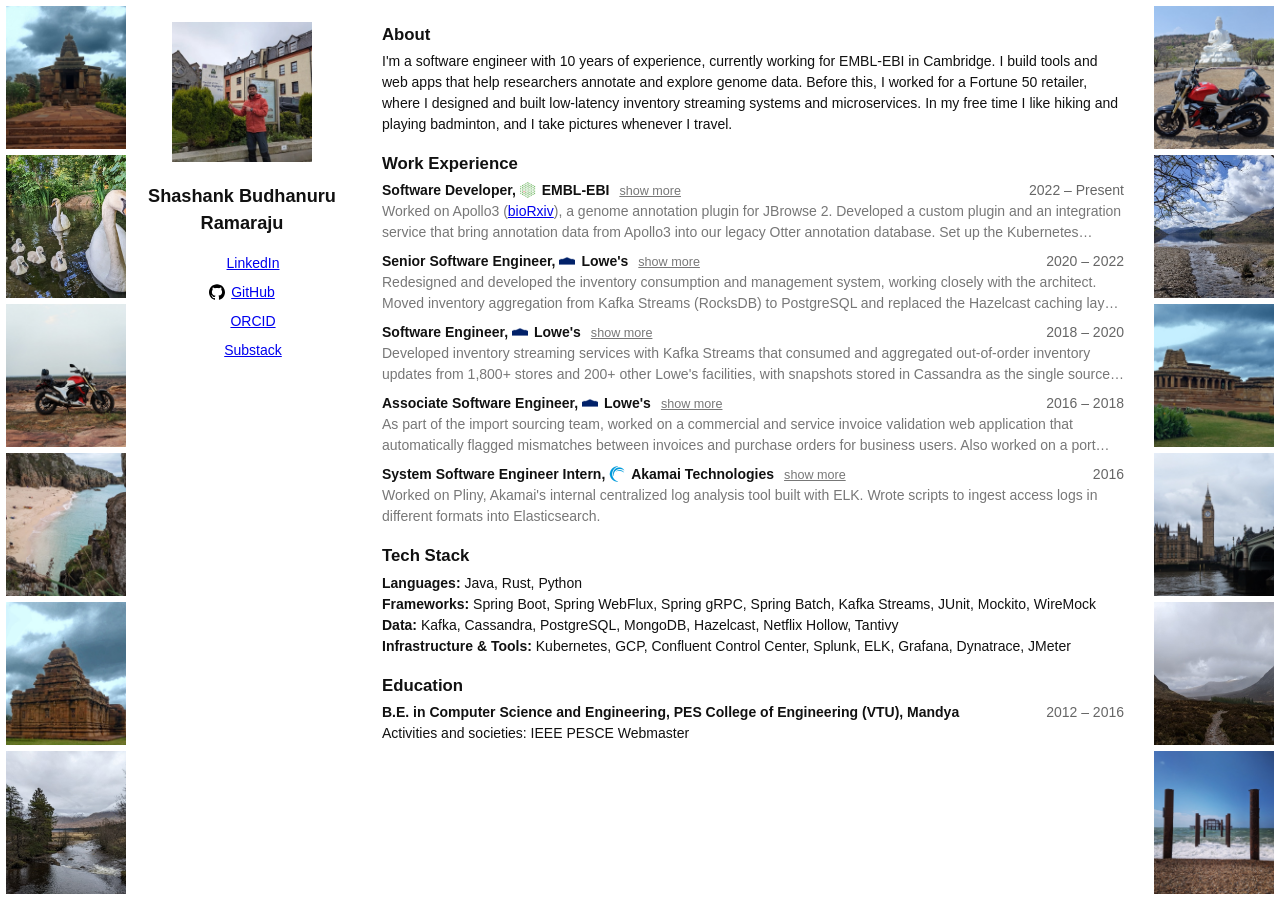
==== index.html @ 98228390 "personal site" ====
<!DOCTYPE html>
<html lang="en">
<head>
  <meta charset="utf-8">
  <meta name="viewport" content="width=device-width, initial-scale=1">
  <title>Shashank Budhanuru Ramaraju</title>
  <meta name="description" content="Personal site of Shashank Budhanuru Ramaraju.">
  <link rel="stylesheet" href="style.css">
</head>
<body>

  <div class="pictures">
    <img src="images/p2.jpg" alt="">
    <img src="images/p16.jpg" alt="">
    <img src="images/p15.jpg" alt="">
    <img src="images/p20.jpg" alt="">
    <img src="images/p12.jpg" alt="">
    <img src="images/p5.jpg" alt="">
  </div>

  <aside class="sidebar">
    <img src="images/pp.jpg" alt="Shashank Budhanuru Ramaraju">
    <h1>Shashank Budhanuru Ramaraju</h1>

    <nav>
      <a href="https://www.linkedin.com/in/shashank-b-r-0737689b/"><img src="images/icons/linkedin.svg" alt="">LinkedIn</a>
      <a href="https://github.com/shashankbrgowda"><img src="images/icons/github.svg" alt="">GitHub</a>
      <a href="https://orcid.org/0000-0001-8907-5313"><img src="images/icons/orcid.svg" alt="">ORCID</a>
      <a href="https://shashankbrgowda.substack.com/"><img src="images/icons/substack.svg" alt="">Substack</a>
    </nav>
  </aside>

  <main class="content">
    <h2>About</h2>
    <p>
      I'm a software engineer with 10 years of experience, currently working
      for EMBL-EBI in Cambridge. I build tools and web apps that help
      researchers annotate and explore genome data. Before this, I worked for
      a Fortune 50 retailer, where I designed and built low-latency inventory
      streaming systems and microservices. In my free time I like hiking and
      playing badminton, and I take pictures whenever I travel.
    </p>

    <h2>Work Experience</h2>
    <ul>
      <li class="job">
        <strong>Software Developer, <img src="images/icons/ebi.png" alt="">EMBL-EBI</strong>
        <span>2022 &ndash; Present</span>
        <p>
          Worked on Apollo3
          (<a href="https://www.biorxiv.org/content/10.64898/2026.06.08.730970v2">bioRxiv</a>),
          a genome annotation plugin for JBrowse 2. Developed a custom plugin
          and an integration service that bring annotation data from Apollo3
          into our legacy Otter annotation database. Set up the Kubernetes
          environment and handled deployments of Apollo3 and the integration
          service for the Havana team. As part of the Ensembl team, worked on
          various features of the new
          <a href="https://www.ensembl.org/">Ensembl</a> website, and set up
          monitoring and alerting for its backend services using Prometheus and
          Grafana.
        </p>
      </li>
      <li class="job">
        <strong>Senior Software Engineer, <img src="images/icons/lowes.png" alt="">Lowe's</strong>
        <span>2020 &ndash; 2022</span>
        <p>
          Redesigned and developed the inventory consumption and management
          system, working closely with the architect. Moved inventory
          aggregation from Kafka Streams (RocksDB) to PostgreSQL and replaced
          the Hazelcast caching layer with Netflix Hollow. Developed the
          inventory reservation microservice and a low-latency inventory
          picture microservice on the new caching layer, handling ~15k requests
          per second with a p99 latency of ~10 ms. Provided on-call support and
          took part in war rooms during peak sales events.
        </p>
      </li>
      <li class="job">
        <strong>Software Engineer, <img src="images/icons/lowes.png" alt="">Lowe's</strong>
        <span>2018 &ndash; 2020</span>
        <p>
          Developed inventory streaming services with Kafka Streams that
          consumed and aggregated out-of-order inventory updates from 1,800+
          stores and 200+ other Lowe's facilities, with snapshots stored in
          Cassandra as the single source of truth across omnichannel platforms.
          At peak, during nightly batch updates, these services handled
          20k&ndash;40k events per second. Also worked on features in the
          inventory pickup microservice and the Hazelcast caching service.<br>
          Worked with the performance engineering team to load-test the
          inventory services and tuned them to improve performance. Provided
          on-call support and took part in war rooms during peak sales events.
        </p>
      </li>
      <li class="job">
        <strong>Associate Software Engineer, <img src="images/icons/lowes.png" alt="">Lowe's</strong>
        <span>2016 &ndash; 2018</span>
        <p>
          As part of the import sourcing team, worked on a commercial and
          service invoice validation web application that automatically flagged
          mismatches between invoices and purchase orders for business users.
          Also worked on a port allocation web application that let business
          users route shipping containers to different Lowe's facilities based
          on demand.
        </p>
      </li>
      <li class="job">
        <strong>System Software Engineer Intern, <img src="images/icons/akamai.png" alt="">Akamai Technologies</strong>
        <span>2016</span>
        <p>
          Worked on Pliny, Akamai's internal centralized log analysis tool
          built with ELK. Wrote scripts to ingest access logs in different
          formats into Elasticsearch.
        </p>
      </li>
    </ul>

    <h2>Tech Stack</h2>
    <p>
      <strong>Languages:</strong> Java, Rust, Python<br>
      <strong>Frameworks:</strong> Spring Boot, Spring WebFlux, Spring gRPC, Spring Batch, Kafka Streams, JUnit, Mockito, WireMock<br>
      <strong>Data:</strong> Kafka, Cassandra, PostgreSQL, MongoDB, Hazelcast, Netflix Hollow, Tantivy<br>
      <strong>Infrastructure &amp; Tools:</strong> Kubernetes, GCP, Confluent Control Center, Splunk, ELK, Grafana, Dynatrace, JMeter
    </p>

    <h2>Education</h2>
    <ul>
      <li>
        <strong>B.E. in Computer Science and Engineering, PES College of Engineering (VTU), Mandya</strong>
        <span>2012 &ndash; 2016</span>
        <p>Activities and societies: IEEE PESCE Webmaster</p>
      </li>
    </ul>
  </main>

  <div class="pictures">
    <img src="images/p3.jpg" alt="">
    <img src="images/p4.jpg" alt="">
    <img src="images/p8.jpg" alt="">
    <img src="images/p14.jpg" alt="">
    <img src="images/p6.jpg" alt="">
    <img src="images/p18.jpg" alt="">
  </div>

  <script>
    document.querySelectorAll('.job').forEach(function (job) {
      job.addEventListener('click', function (event) {
        if (job.classList.contains('open') && event.target.closest('p')) {
          return;
        }
        job.classList.toggle('open');
      });
    });
  </script>

</body>
</html>
---- style.css ----
body {
  margin: 0;
  padding: 6px;
  box-sizing: border-box;
  height: 100vh;
  display: grid;
  grid-template-columns: 120px 220px 1fr 120px;
  gap: 6px;
  font-family: -apple-system, "Segoe UI", Helvetica, Arial, sans-serif;
  font-size: 14px;
  line-height: 1.5;
  color: #111;
}

.sidebar {
  padding: 16px 12px;
  text-align: center;
  overflow-y: auto;
}

.sidebar img {
  width: 140px;
  height: 140px;
  object-fit: cover;
}

.sidebar h1 {
  font-size: 1.3em;
}

.sidebar nav {
  display: flex;
  flex-direction: column;
  align-items: center;
  gap: 8px;
}

.sidebar a img,
.job img {
  width: 16px;
  height: 16px;
  margin-right: 6px;
  vertical-align: -3px;
}

.content {
  padding: 16px 24px;
  overflow-y: auto;
}

.content h2 {
  margin: 16px 0 4px;
  font-size: 1.2em;
}

.content h2:first-child {
  margin-top: 0;
}

.content p {
  margin: 0 0 8px;
}

.content ul {
  margin: 0;
  padding: 0;
  list-style: none;
}

.content li {
  margin-bottom: 6px;
}

.content li span {
  float: right;
  color: #666;
}

.job {
  cursor: pointer;
}

.job strong,
.job:not(.open) p {
  -webkit-user-select: none;
  user-select: none;
}

.job.open p {
  cursor: auto;
}

.job:not(.open) p {
  color: #777;
  overflow: hidden;
  display: -webkit-box;
  -webkit-box-orient: vertical;
  -webkit-line-clamp: 2;
}

.job:not(.open) p br {
  display: none;
}

.job strong::after {
  content: "show more";
  margin-left: 10px;
  font-size: 0.9em;
  font-weight: normal;
  text-decoration: underline;
  color: #777;
}

.job.open strong::after {
  content: "show less";
}

.pictures {
  display: flex;
  flex-direction: column;
  gap: 6px;
  min-height: 0;
}

.pictures img {
  flex: 1;
  min-height: 0;
  object-fit: cover;
}

@media (max-width: 900px) {
  body {
    display: block;
    height: auto;
  }

  .pictures {
    flex-direction: row;
    height: 80px;
    margin: 6px 0;
  }

  .pictures img {
    min-width: 0;
  }
}
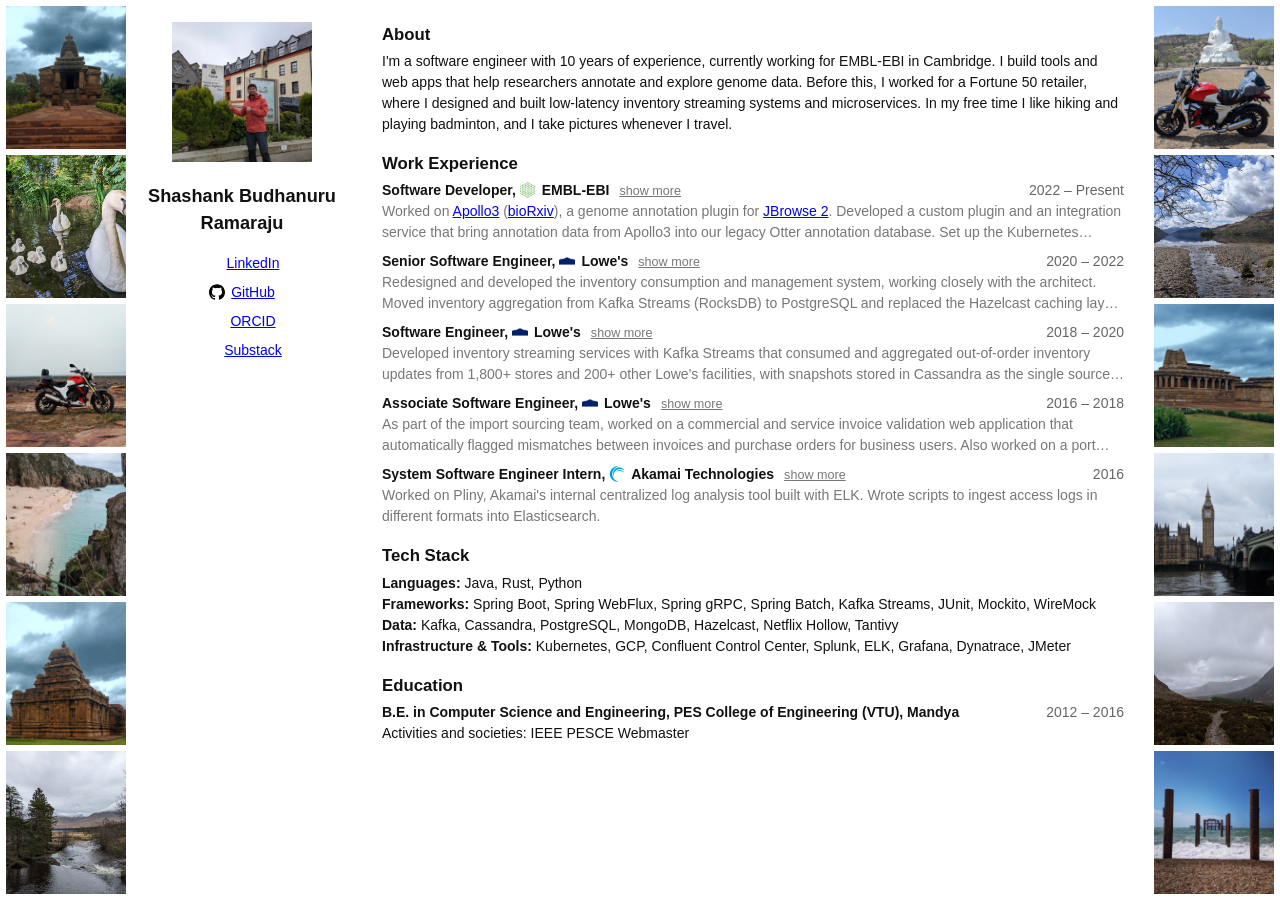
==== commit 11ea8bfd: "add links" ====
--- a/index.html
+++ b/index.html
@@ -47,9 +47,11 @@
         <strong>Software Developer, <img src="images/icons/ebi.png" alt="">EMBL-EBI</strong>
         <span>2022 &ndash; Present</span>
         <p>
-          Worked on Apollo3
+          Worked on <a href="https://github.com/GMOD/Apollo3">Apollo3</a>
           (<a href="https://www.biorxiv.org/content/10.64898/2026.06.08.730970v2">bioRxiv</a>),
-          a genome annotation plugin for JBrowse 2. Developed a custom plugin
+          a genome annotation plugin for
+          <a href="https://github.com/GMOD/jbrowse-components">JBrowse 2</a>.
+          Developed a custom plugin
           and an integration service that bring annotation data from Apollo3
           into our legacy Otter annotation database. Set up the Kubernetes
           environment and handled deployments of Apollo3 and the integration
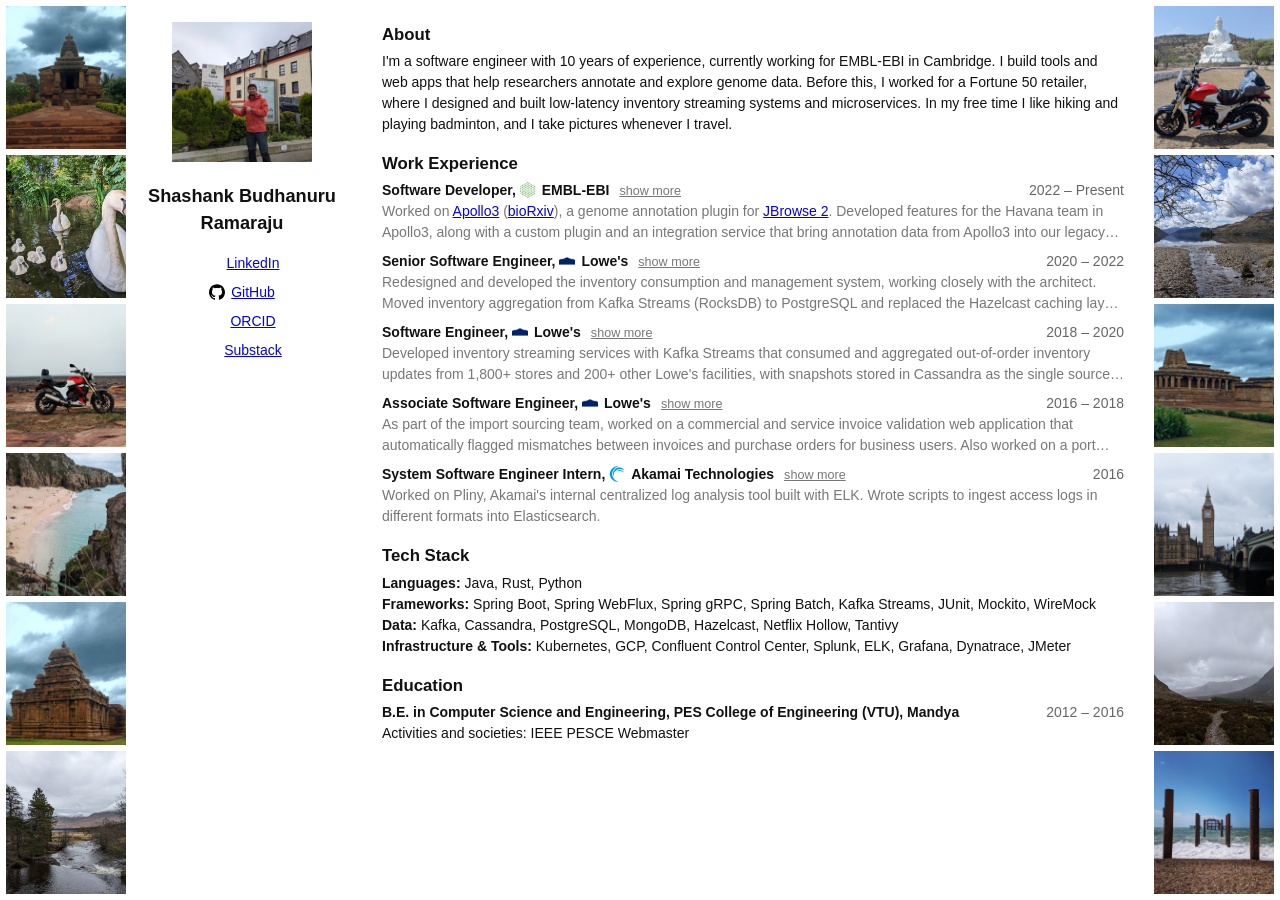
==== commit b56d76a2: "small update" ====
--- a/index.html
+++ b/index.html
@@ -23,10 +23,10 @@
     <h1>Shashank Budhanuru Ramaraju</h1>
 
     <nav>
-      <a href="https://www.linkedin.com/in/shashank-b-r-0737689b/"><img src="images/icons/linkedin.svg" alt="">LinkedIn</a>
-      <a href="https://github.com/shashankbrgowda"><img src="images/icons/github.svg" alt="">GitHub</a>
-      <a href="https://orcid.org/0000-0001-8907-5313"><img src="images/icons/orcid.svg" alt="">ORCID</a>
-      <a href="https://shashankbrgowda.substack.com/"><img src="images/icons/substack.svg" alt="">Substack</a>
+      <a href="https://www.linkedin.com/in/shashank-b-r-0737689b/" target="_blank" rel="noopener"><img src="images/icons/linkedin.svg" alt="">LinkedIn</a>
+      <a href="https://github.com/shashankbrgowda" target="_blank" rel="noopener"><img src="images/icons/github.svg" alt="">GitHub</a>
+      <a href="https://orcid.org/0000-0001-8907-5313" target="_blank" rel="noopener"><img src="images/icons/orcid.svg" alt="">ORCID</a>
+      <a href="https://shashankbrgowda.substack.com/" target="_blank" rel="noopener"><img src="images/icons/substack.svg" alt="">Substack</a>
     </nav>
   </aside>
 
@@ -47,17 +47,17 @@
         <strong>Software Developer, <img src="images/icons/ebi.png" alt="">EMBL-EBI</strong>
         <span>2022 &ndash; Present</span>
         <p>
-          Worked on <a href="https://github.com/GMOD/Apollo3">Apollo3</a>
-          (<a href="https://www.biorxiv.org/content/10.64898/2026.06.08.730970v2">bioRxiv</a>),
+          Worked on <a href="https://github.com/GMOD/Apollo3" target="_blank" rel="noopener">Apollo3</a>
+          (<a href="https://www.biorxiv.org/content/10.64898/2026.06.08.730970v2" target="_blank" rel="noopener">bioRxiv</a>),
           a genome annotation plugin for
-          <a href="https://github.com/GMOD/jbrowse-components">JBrowse 2</a>.
-          Developed a custom plugin
-          and an integration service that bring annotation data from Apollo3
-          into our legacy Otter annotation database. Set up the Kubernetes
-          environment and handled deployments of Apollo3 and the integration
-          service for the Havana team. As part of the Ensembl team, worked on
-          various features of the new
-          <a href="https://www.ensembl.org/">Ensembl</a> website, and set up
+          <a href="https://github.com/GMOD/jbrowse-components" target="_blank" rel="noopener">JBrowse 2</a>.
+          Developed features for the Havana team in Apollo3, along with a custom
+          plugin and an integration service that bring annotation data from
+          Apollo3 into our legacy Otter annotation database. Set up the
+          Kubernetes environment and handled deployments of Apollo3 and the
+          integration service for the Havana team. As part of the Ensembl team,
+          worked on various features of the new
+          <a href="https://www.ensembl.org/" target="_blank" rel="noopener">Ensembl</a> website, and set up
           monitoring and alerting for its backend services using Prometheus and
           Grafana.
         </p>
--- a/style.css
+++ b/style.css
@@ -134,6 +134,13 @@
     height: auto;
   }
 
+  .sidebar nav {
+    flex-direction: row;
+    flex-wrap: wrap;
+    justify-content: center;
+    gap: 8px 16px;
+  }
+
   .pictures {
     flex-direction: row;
     height: 80px;
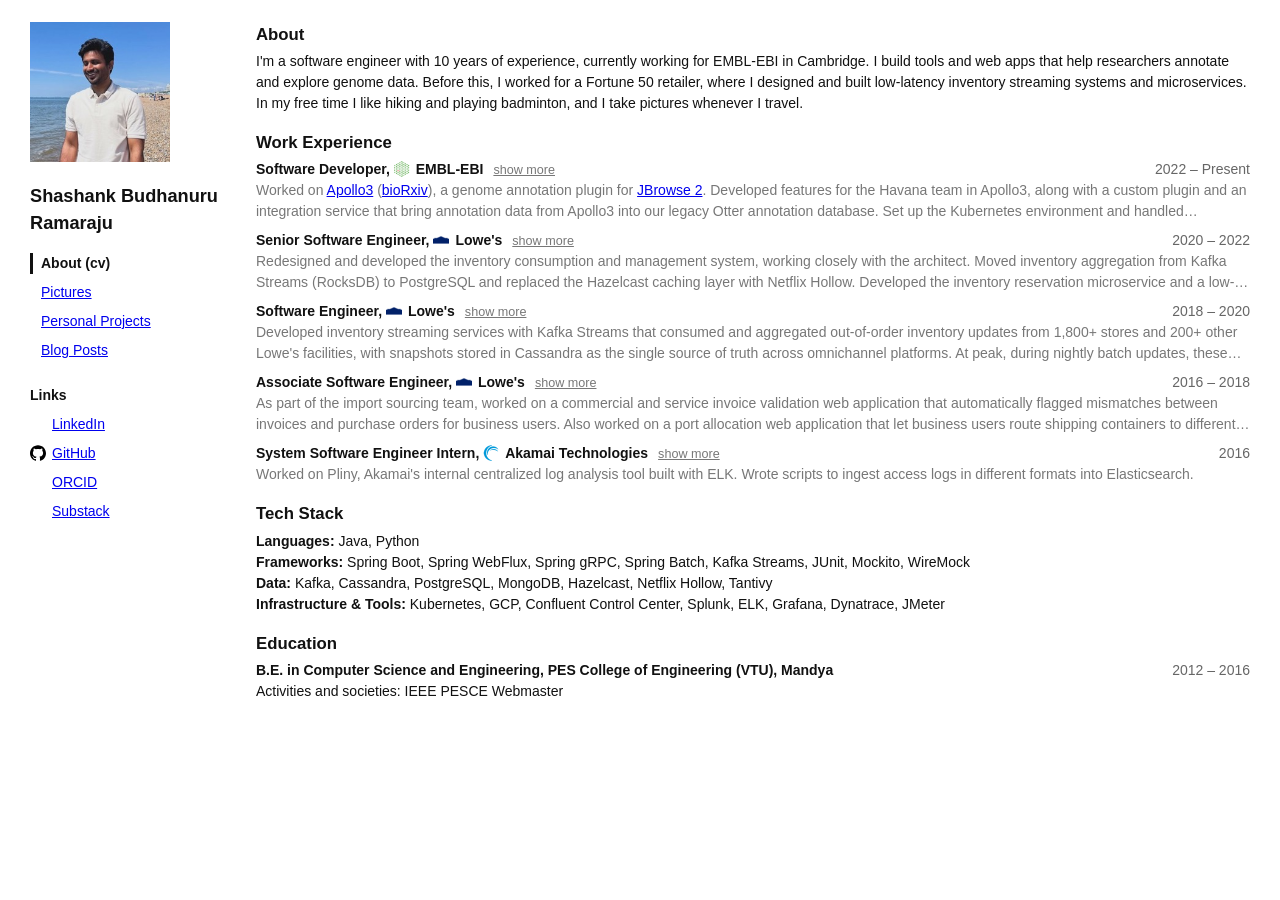
==== commit 7df5b96d: "updates" ====
--- a/index.html
+++ b/index.html
@@ -9,19 +9,18 @@
 </head>
 <body>
 
-  <div class="pictures">
-    <img src="images/p2.jpg" alt="">
-    <img src="images/p16.jpg" alt="">
-    <img src="images/p15.jpg" alt="">
-    <img src="images/p20.jpg" alt="">
-    <img src="images/p12.jpg" alt="">
-    <img src="images/p5.jpg" alt="">
-  </div>
-
   <aside class="sidebar">
     <img src="images/pp.jpg" alt="Shashank Budhanuru Ramaraju">
     <h1>Shashank Budhanuru Ramaraju</h1>
 
+    <nav class="pages">
+      <a href="index.html" class="current">About (cv)</a>
+      <a href="pictures.html">Pictures</a>
+      <a href="projects.html">Personal Projects</a>
+      <a href="blog.html">Blog Posts</a>
+    </nav>
+
+    <h2>Links</h2>
     <nav>
       <a href="https://www.linkedin.com/in/shashank-b-r-0737689b/" target="_blank" rel="noopener"><img src="images/icons/linkedin.svg" alt="">LinkedIn</a>
       <a href="https://github.com/shashankbrgowda" target="_blank" rel="noopener"><img src="images/icons/github.svg" alt="">GitHub</a>
@@ -117,7 +116,7 @@
 
     <h2>Tech Stack</h2>
     <p>
-      <strong>Languages:</strong> Java, Rust, Python<br>
+      <strong>Languages:</strong> Java, Python<br>
       <strong>Frameworks:</strong> Spring Boot, Spring WebFlux, Spring gRPC, Spring Batch, Kafka Streams, JUnit, Mockito, WireMock<br>
       <strong>Data:</strong> Kafka, Cassandra, PostgreSQL, MongoDB, Hazelcast, Netflix Hollow, Tantivy<br>
       <strong>Infrastructure &amp; Tools:</strong> Kubernetes, GCP, Confluent Control Center, Splunk, ELK, Grafana, Dynatrace, JMeter
@@ -133,15 +132,6 @@
     </ul>
   </main>
 
-  <div class="pictures">
-    <img src="images/p3.jpg" alt="">
-    <img src="images/p4.jpg" alt="">
-    <img src="images/p8.jpg" alt="">
-    <img src="images/p14.jpg" alt="">
-    <img src="images/p6.jpg" alt="">
-    <img src="images/p18.jpg" alt="">
-  </div>
-
   <script>
     document.querySelectorAll('.job').forEach(function (job) {
       job.addEventListener('click', function (event) {
--- a/style.css
+++ b/style.css
@@ -4,7 +4,7 @@
   box-sizing: border-box;
   height: 100vh;
   display: grid;
-  grid-template-columns: 120px 220px 1fr 120px;
+  grid-template-columns: 220px 1fr;
   gap: 6px;
   font-family: -apple-system, "Segoe UI", Helvetica, Arial, sans-serif;
   font-size: 14px;
@@ -13,8 +13,7 @@
 }
 
 .sidebar {
-  padding: 16px 12px;
-  text-align: center;
+  padding: 16px 0 16px 24px;
   overflow-y: auto;
 }
 
@@ -28,11 +27,32 @@
   font-size: 1.3em;
 }
 
+.sidebar h2 {
+  margin: 0 0 8px;
+  font-size: 1em;
+}
+
 .sidebar nav {
   display: flex;
   flex-direction: column;
-  align-items: center;
+  align-items: flex-start;
   gap: 8px;
+}
+
+.sidebar .pages {
+  margin-bottom: 24px;
+}
+
+.sidebar .pages a {
+  padding-left: 8px;
+  border-left: 3px solid transparent;
+}
+
+.sidebar .pages .current {
+  border-left-color: #111;
+  font-weight: bold;
+  color: inherit;
+  text-decoration: none;
 }
 
 .sidebar a img,
@@ -115,17 +135,15 @@
   content: "show less";
 }
 
-.pictures {
-  display: flex;
-  flex-direction: column;
-  gap: 6px;
-  min-height: 0;
+.gallery {
+  columns: 6 150px;
+  column-gap: 6px;
 }
 
-.pictures img {
-  flex: 1;
-  min-height: 0;
-  object-fit: cover;
+.gallery img {
+  display: block;
+  width: 100%;
+  margin-bottom: 6px;
 }
 
 @media (max-width: 900px) {
@@ -134,20 +152,14 @@
     height: auto;
   }
 
+  .sidebar {
+    text-align: center;
+  }
+
   .sidebar nav {
     flex-direction: row;
     flex-wrap: wrap;
     justify-content: center;
     gap: 8px 16px;
   }
-
-  .pictures {
-    flex-direction: row;
-    height: 80px;
-    margin: 6px 0;
-  }
-
-  .pictures img {
-    min-width: 0;
-  }
 }
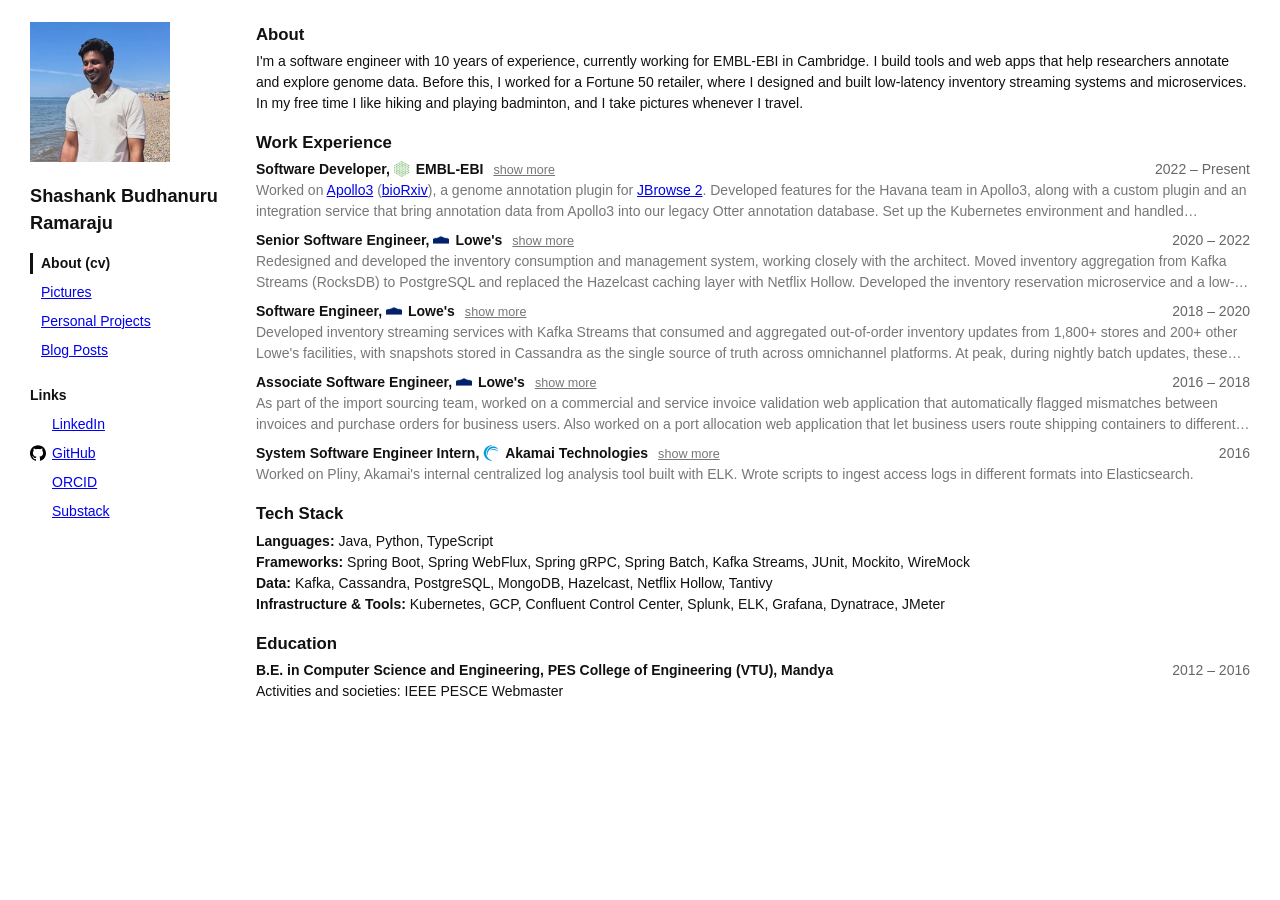
==== commit 8985f3fd: "fix" ====
--- a/index.html
+++ b/index.html
@@ -116,7 +116,7 @@
 
     <h2>Tech Stack</h2>
     <p>
-      <strong>Languages:</strong> Java, Python<br>
+      <strong>Languages:</strong> Java, Python, TypeScript<br>
       <strong>Frameworks:</strong> Spring Boot, Spring WebFlux, Spring gRPC, Spring Batch, Kafka Streams, JUnit, Mockito, WireMock<br>
       <strong>Data:</strong> Kafka, Cassandra, PostgreSQL, MongoDB, Hazelcast, Netflix Hollow, Tantivy<br>
       <strong>Infrastructure &amp; Tools:</strong> Kubernetes, GCP, Confluent Control Center, Splunk, ELK, Grafana, Dynatrace, JMeter
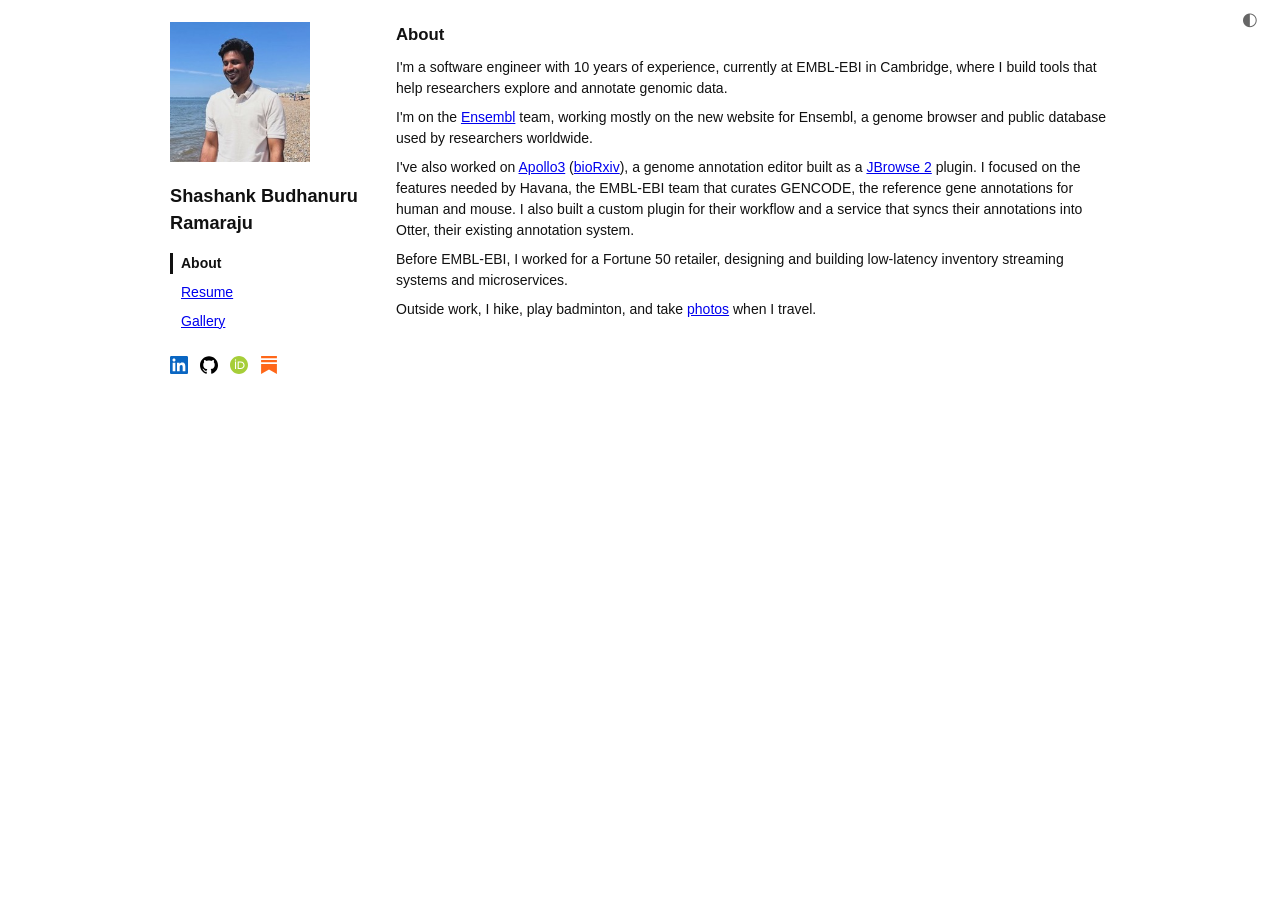
==== commit bfc40f2b: "updates" ====
--- a/index.html
+++ b/index.html
@@ -6,142 +6,65 @@
   <title>Shashank Budhanuru Ramaraju</title>
   <meta name="description" content="Personal site of Shashank Budhanuru Ramaraju.">
   <link rel="stylesheet" href="style.css">
+  <script src="theme.js"></script>
 </head>
 <body>
+
+  <button class="theme" type="button" title="Toggle dark mode" aria-label="Toggle dark mode">&#9680;</button>
 
   <aside class="sidebar">
     <img src="images/pp.jpg" alt="Shashank Budhanuru Ramaraju">
     <h1>Shashank Budhanuru Ramaraju</h1>
 
     <nav class="pages">
-      <a href="index.html" class="current">About (cv)</a>
-      <a href="pictures.html">Pictures</a>
-      <a href="projects.html">Personal Projects</a>
-      <a href="blog.html">Blog Posts</a>
+      <a href="index.html" class="current">About</a>
+      <a href="resume.html">Resume</a>
+      <a href="gallery.html">Gallery</a>
     </nav>
 
-    <h2>Links</h2>
-    <nav>
-      <a href="https://www.linkedin.com/in/shashank-b-r-0737689b/" target="_blank" rel="noopener"><img src="images/icons/linkedin.svg" alt="">LinkedIn</a>
-      <a href="https://github.com/shashankbrgowda" target="_blank" rel="noopener"><img src="images/icons/github.svg" alt="">GitHub</a>
-      <a href="https://orcid.org/0000-0001-8907-5313" target="_blank" rel="noopener"><img src="images/icons/orcid.svg" alt="">ORCID</a>
-      <a href="https://shashankbrgowda.substack.com/" target="_blank" rel="noopener"><img src="images/icons/substack.svg" alt="">Substack</a>
+    <nav class="links">
+      <a href="https://www.linkedin.com/in/shashank-b-r-0737689b/" target="_blank" rel="noopener" title="LinkedIn"><img src="images/icons/linkedin.svg" alt="LinkedIn"></a>
+      <a href="https://github.com/shashankbrgowda" target="_blank" rel="noopener" title="GitHub"><img src="images/icons/github.svg" alt="GitHub"></a>
+      <a href="https://orcid.org/0000-0001-8907-5313" target="_blank" rel="noopener" title="ORCID"><img src="images/icons/orcid.svg" alt="ORCID"></a>
+      <a href="https://shashankbrgowda.substack.com/" target="_blank" rel="noopener" title="Substack"><img src="images/icons/substack.svg" alt="Substack"></a>
     </nav>
   </aside>
 
   <main class="content">
     <h2>About</h2>
     <p>
-      I'm a software engineer with 10 years of experience, currently working
-      for EMBL-EBI in Cambridge. I build tools and web apps that help
-      researchers annotate and explore genome data. Before this, I worked for
-      a Fortune 50 retailer, where I designed and built low-latency inventory
-      streaming systems and microservices. In my free time I like hiking and
-      playing badminton, and I take pictures whenever I travel.
+      I'm a software engineer with 10 years of experience, currently at
+      EMBL-EBI in Cambridge, where I build tools that help researchers explore
+      and annotate genomic data.
     </p>
-
-    <h2>Work Experience</h2>
-    <ul>
-      <li class="job">
-        <strong>Software Developer, <img src="images/icons/ebi.png" alt="">EMBL-EBI</strong>
-        <span>2022 &ndash; Present</span>
-        <p>
-          Worked on <a href="https://github.com/GMOD/Apollo3" target="_blank" rel="noopener">Apollo3</a>
-          (<a href="https://www.biorxiv.org/content/10.64898/2026.06.08.730970v2" target="_blank" rel="noopener">bioRxiv</a>),
-          a genome annotation plugin for
-          <a href="https://github.com/GMOD/jbrowse-components" target="_blank" rel="noopener">JBrowse 2</a>.
-          Developed features for the Havana team in Apollo3, along with a custom
-          plugin and an integration service that bring annotation data from
-          Apollo3 into our legacy Otter annotation database. Set up the
-          Kubernetes environment and handled deployments of Apollo3 and the
-          integration service for the Havana team. As part of the Ensembl team,
-          worked on various features of the new
-          <a href="https://www.ensembl.org/" target="_blank" rel="noopener">Ensembl</a> website, and set up
-          monitoring and alerting for its backend services using Prometheus and
-          Grafana.
-        </p>
-      </li>
-      <li class="job">
-        <strong>Senior Software Engineer, <img src="images/icons/lowes.png" alt="">Lowe's</strong>
-        <span>2020 &ndash; 2022</span>
-        <p>
-          Redesigned and developed the inventory consumption and management
-          system, working closely with the architect. Moved inventory
-          aggregation from Kafka Streams (RocksDB) to PostgreSQL and replaced
-          the Hazelcast caching layer with Netflix Hollow. Developed the
-          inventory reservation microservice and a low-latency inventory
-          picture microservice on the new caching layer, handling ~15k requests
-          per second with a p99 latency of ~10 ms. Provided on-call support and
-          took part in war rooms during peak sales events.
-        </p>
-      </li>
-      <li class="job">
-        <strong>Software Engineer, <img src="images/icons/lowes.png" alt="">Lowe's</strong>
-        <span>2018 &ndash; 2020</span>
-        <p>
-          Developed inventory streaming services with Kafka Streams that
-          consumed and aggregated out-of-order inventory updates from 1,800+
-          stores and 200+ other Lowe's facilities, with snapshots stored in
-          Cassandra as the single source of truth across omnichannel platforms.
-          At peak, during nightly batch updates, these services handled
-          20k&ndash;40k events per second. Also worked on features in the
-          inventory pickup microservice and the Hazelcast caching service.<br>
-          Worked with the performance engineering team to load-test the
-          inventory services and tuned them to improve performance. Provided
-          on-call support and took part in war rooms during peak sales events.
-        </p>
-      </li>
-      <li class="job">
-        <strong>Associate Software Engineer, <img src="images/icons/lowes.png" alt="">Lowe's</strong>
-        <span>2016 &ndash; 2018</span>
-        <p>
-          As part of the import sourcing team, worked on a commercial and
-          service invoice validation web application that automatically flagged
-          mismatches between invoices and purchase orders for business users.
-          Also worked on a port allocation web application that let business
-          users route shipping containers to different Lowe's facilities based
-          on demand.
-        </p>
-      </li>
-      <li class="job">
-        <strong>System Software Engineer Intern, <img src="images/icons/akamai.png" alt="">Akamai Technologies</strong>
-        <span>2016</span>
-        <p>
-          Worked on Pliny, Akamai's internal centralized log analysis tool
-          built with ELK. Wrote scripts to ingest access logs in different
-          formats into Elasticsearch.
-        </p>
-      </li>
-    </ul>
-
-    <h2>Tech Stack</h2>
     <p>
-      <strong>Languages:</strong> Java, Python, TypeScript<br>
-      <strong>Frameworks:</strong> Spring Boot, Spring WebFlux, Spring gRPC, Spring Batch, Kafka Streams, JUnit, Mockito, WireMock<br>
-      <strong>Data:</strong> Kafka, Cassandra, PostgreSQL, MongoDB, Hazelcast, Netflix Hollow, Tantivy<br>
-      <strong>Infrastructure &amp; Tools:</strong> Kubernetes, GCP, Confluent Control Center, Splunk, ELK, Grafana, Dynatrace, JMeter
+      I'm on the
+      <a href="https://www.ensembl.org/" target="_blank" rel="noopener">Ensembl</a>
+      team, working mostly on the new website for Ensembl, a genome browser
+      and public database used by researchers worldwide.
     </p>
-
-    <h2>Education</h2>
-    <ul>
-      <li>
-        <strong>B.E. in Computer Science and Engineering, PES College of Engineering (VTU), Mandya</strong>
-        <span>2012 &ndash; 2016</span>
-        <p>Activities and societies: IEEE PESCE Webmaster</p>
-      </li>
-    </ul>
+    <p>
+      I've also worked on
+      <a href="https://github.com/GMOD/Apollo3" target="_blank" rel="noopener">Apollo3</a>
+      (<a href="https://www.biorxiv.org/content/10.64898/2026.06.08.730970v2" target="_blank" rel="noopener">bioRxiv</a>),
+      a genome annotation editor built as a
+      <a href="https://github.com/GMOD/jbrowse-components" target="_blank" rel="noopener">JBrowse 2</a>
+      plugin. I focused on the features needed by Havana, the EMBL-EBI team
+      that curates GENCODE, the reference gene annotations for human and
+      mouse. I also built a custom plugin for their workflow and a service
+      that syncs their annotations into Otter, their existing annotation
+      system.
+    </p>
+    <p>
+      Before EMBL-EBI, I worked for a Fortune 50 retailer,
+      designing and building low-latency inventory streaming systems and
+      microservices.
+    </p>
+    <p>
+      Outside work, I hike, play badminton, and take
+      <a href="gallery.html">photos</a> when I travel.
+    </p>
   </main>
-
-  <script>
-    document.querySelectorAll('.job').forEach(function (job) {
-      job.addEventListener('click', function (event) {
-        if (job.classList.contains('open') && event.target.closest('p')) {
-          return;
-        }
-        job.classList.toggle('open');
-      });
-    });
-  </script>
 
 </body>
 </html>
--- a/style.css
+++ b/style.css
@@ -1,6 +1,42 @@
+:root {
+  color-scheme: light dark;
+  --bg: #fff;
+  --fg: #111;
+  --muted: #666;
+  --tag-bg: #e4e4e4;
+  --tag-fg: #333;
+  --invert: 0;
+}
+
+@media (prefers-color-scheme: dark) {
+  :root:not([data-theme="light"]) {
+    --bg: #1e1e1e;
+    --fg: #d4d4d4;
+    --muted: #999;
+    --tag-bg: #333;
+    --tag-fg: #bbb;
+    --invert: 1;
+  }
+}
+
+:root[data-theme="light"] {
+  color-scheme: light;
+}
+
+:root[data-theme="dark"] {
+  color-scheme: dark;
+  --bg: #1e1e1e;
+  --fg: #d4d4d4;
+  --muted: #999;
+  --tag-bg: #333;
+  --tag-fg: #bbb;
+  --invert: 1;
+}
+
 body {
+  --side: max(0px, calc((100vw - 1000px) / 2));
   margin: 0;
-  padding: 6px;
+  padding: 6px 0 6px calc(6px + var(--side));
   box-sizing: border-box;
   height: 100vh;
   display: grid;
@@ -9,7 +45,8 @@
   font-family: -apple-system, "Segoe UI", Helvetica, Arial, sans-serif;
   font-size: 14px;
   line-height: 1.5;
-  color: #111;
+  background: var(--bg);
+  color: var(--fg);
 }
 
 .sidebar {
@@ -25,11 +62,6 @@
 
 .sidebar h1 {
   font-size: 1.3em;
-}
-
-.sidebar h2 {
-  margin: 0 0 8px;
-  font-size: 1em;
 }
 
 .sidebar nav {
@@ -49,13 +81,40 @@
 }
 
 .sidebar .pages .current {
-  border-left-color: #111;
+  border-left-color: var(--fg);
   font-weight: bold;
   color: inherit;
   text-decoration: none;
 }
 
-.sidebar a img,
+.sidebar .links {
+  flex-direction: row;
+  gap: 12px;
+}
+
+.sidebar .links img {
+  display: block;
+  width: 18px;
+  height: 18px;
+}
+
+.sidebar .links img[src$="github.svg"] {
+  filter: invert(var(--invert));
+}
+
+.theme {
+  position: fixed;
+  top: 10px;
+  right: 22px;
+  padding: 0;
+  border: 0;
+  background: none;
+  color: var(--muted);
+  font-size: 18px;
+  line-height: 18px;
+  cursor: pointer;
+}
+
 .job img {
   width: 16px;
   height: 16px;
@@ -64,12 +123,12 @@
 }
 
 .content {
-  padding: 16px 24px;
+  padding: 16px max(48px, calc(30px + var(--side))) 16px 24px;
   overflow-y: auto;
 }
 
 .content h2 {
-  margin: 16px 0 4px;
+  margin: 24px 0 10px;
   font-size: 1.2em;
 }
 
@@ -93,63 +152,64 @@
 
 .content li span {
   float: right;
-  color: #666;
-}
-
-.job {
-  cursor: pointer;
-}
-
-.job strong,
-.job:not(.open) p {
-  -webkit-user-select: none;
-  user-select: none;
-}
-
-.job.open p {
-  cursor: auto;
-}
-
-.job:not(.open) p {
-  color: #777;
-  overflow: hidden;
-  display: -webkit-box;
-  -webkit-box-orient: vertical;
-  -webkit-line-clamp: 2;
-}
-
-.job:not(.open) p br {
-  display: none;
-}
-
-.job strong::after {
-  content: "show more";
-  margin-left: 10px;
-  font-size: 0.9em;
-  font-weight: normal;
-  text-decoration: underline;
-  color: #777;
-}
-
-.job.open strong::after {
-  content: "show less";
+  color: var(--muted);
+}
+
+.content .job {
+  margin-bottom: 26px;
+}
+
+.job ul {
+  margin: 6px 0 10px;
+  padding-left: 18px;
+  list-style: disc;
+}
+
+.job ul li {
+  margin-bottom: 4px;
+}
+
+.skills {
+  display: flex;
+  flex-wrap: wrap;
+  gap: 6px;
+}
+
+.content .skills span {
+  float: none;
+  padding: 1px 6px;
+  background: var(--tag-bg);
+  color: var(--tag-fg);
+  font-family: ui-monospace, SFMono-Regular, Menlo, Consolas, monospace;
+  font-size: 0.8em;
 }
 
 .gallery {
-  columns: 6 150px;
-  column-gap: 6px;
+  display: grid;
+  grid-template-columns: repeat(auto-fill, minmax(150px, 1fr));
+  gap: 6px;
 }
 
 .gallery img {
   display: block;
   width: 100%;
-  margin-bottom: 6px;
+  aspect-ratio: 1;
+  object-fit: cover;
 }
 
 @media (max-width: 900px) {
   body {
     display: block;
     height: auto;
+    padding: 6px;
+  }
+
+  .content {
+    padding: 16px 24px;
+  }
+
+  .theme {
+    position: absolute;
   }
 
   .sidebar {
